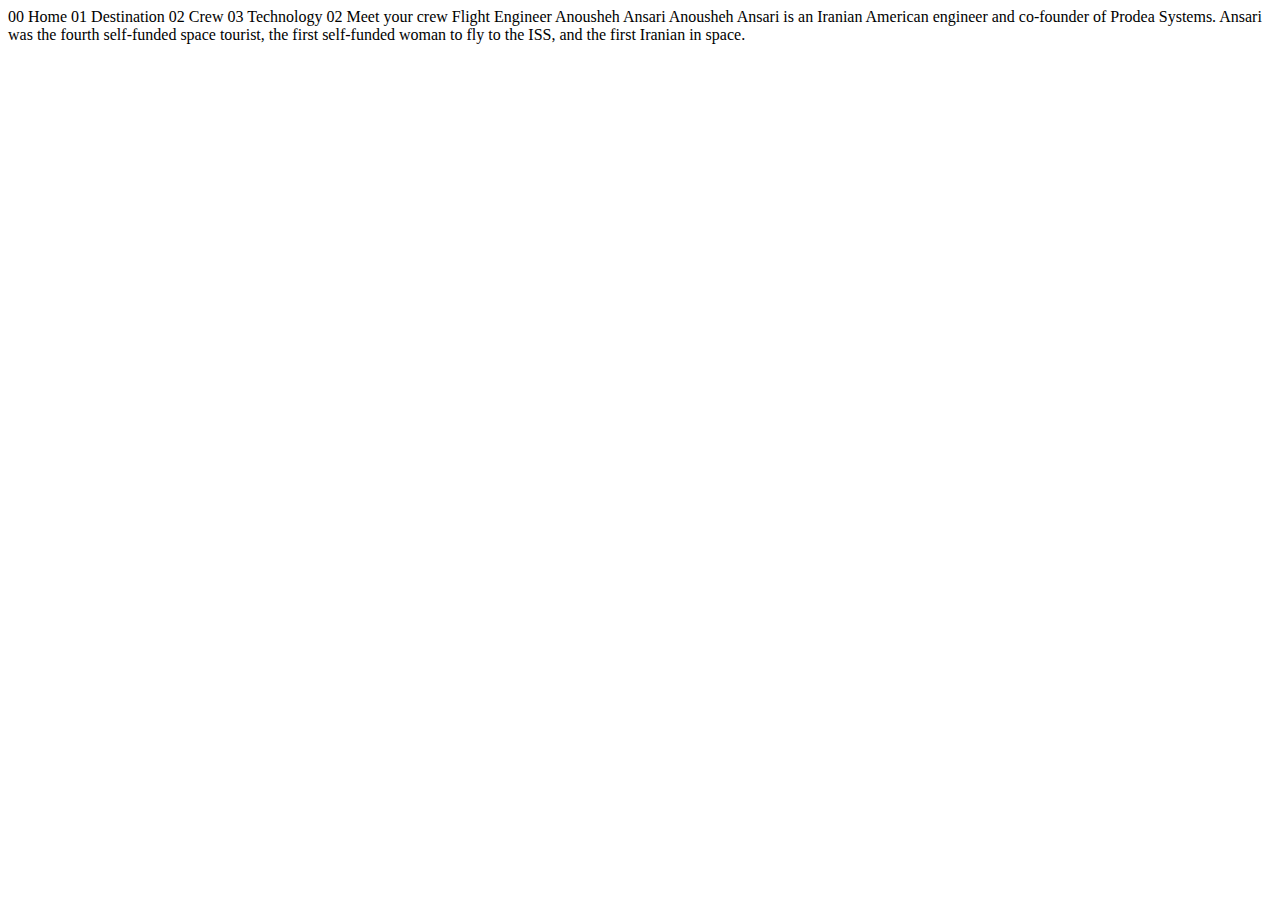
==== crew-engineer.html @ 4e938625 "Initial commit" ====
<!DOCTYPE html>
<html lang="en">
<head>
  <meta charset="UTF-8">
  <meta name="viewport" content="width=device-width, initial-scale=1.0">

  <link rel="icon" type="image/png" sizes="32x32" href="./assets/favicon-32x32.png">
  
  <title>Frontend Mentor | Space tourism website</title>
</head>
<body>

  00 Home
  01 Destination
  02 Crew
  03 Technology

  02 Meet your crew

  Flight Engineer
  Anousheh Ansari

  Anousheh Ansari is an Iranian American engineer and co-founder of Prodea Systems. 
  Ansari was the fourth self-funded space tourist, the first self-funded woman to 
  fly to the ISS, and the first Iranian in space. 
</body>
</html>
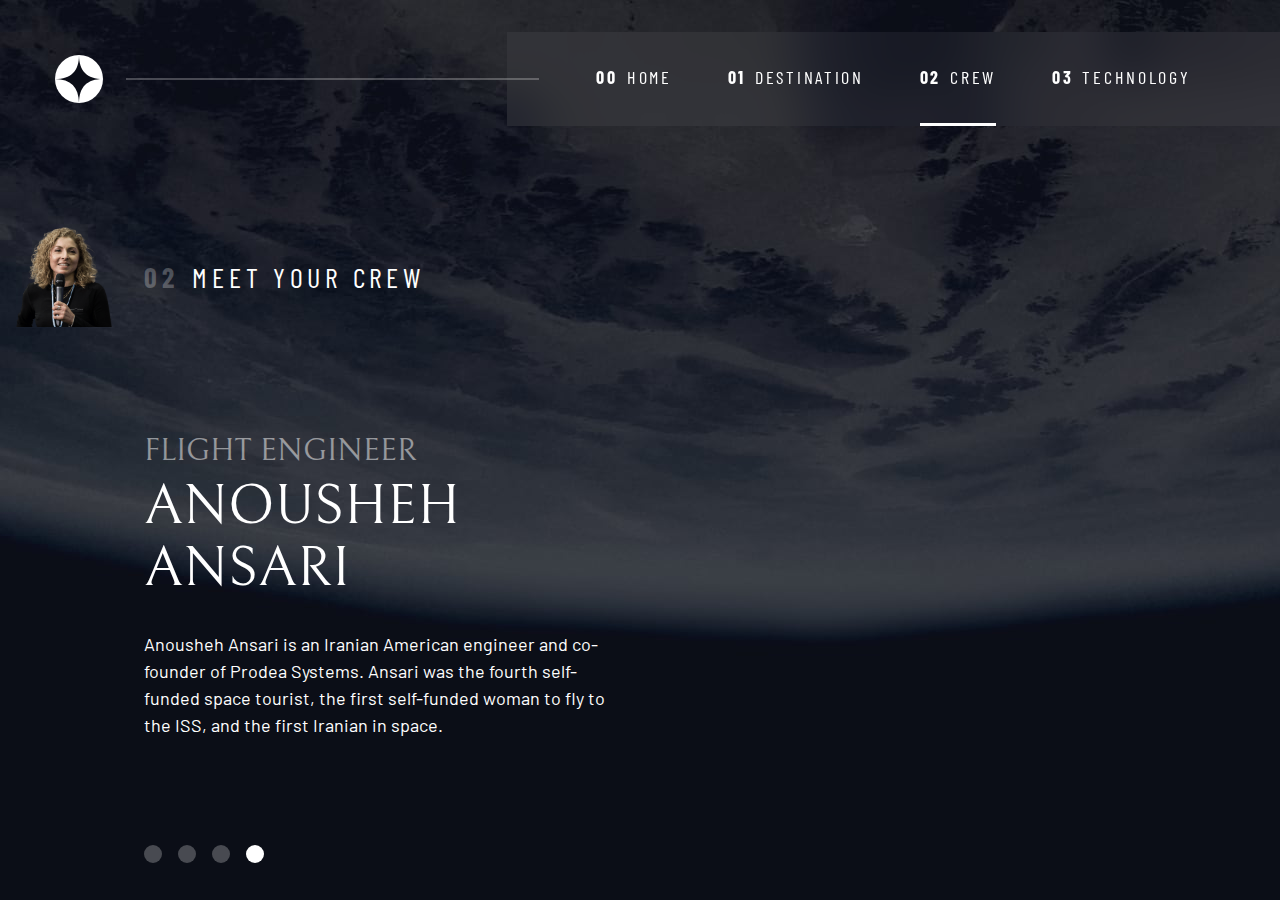
==== commit d9db5334: "Finish Destination and Crew pages" ====
--- a/crew-engineer.html
+++ b/crew-engineer.html
@@ -1,27 +1,113 @@
 <!DOCTYPE html>
 <html lang="en">
-<head>
-  <meta charset="UTF-8">
-  <meta name="viewport" content="width=device-width, initial-scale=1.0">
+  <head>
+    <meta charset="UTF-8" />
+    <meta name="viewport" content="width=device-width, initial-scale=1.0" />
 
-  <link rel="icon" type="image/png" sizes="32x32" href="./assets/favicon-32x32.png">
-  
-  <title>Frontend Mentor | Space tourism website</title>
-</head>
-<body>
+    <link
+      rel="icon"
+      type="image/png"
+      sizes="32x32"
+      href="./assets/favicon-32x32.png"
+    />
+    <!-- Google fonts -->
+    <link rel="preconnect" href="https://fonts.googleapis.com" />
+    <link rel="preconnect" href="https://fonts.gstatic.com" crossorigin />
+    <link
+      href="https://fonts.googleapis.com/css2?family=Barlow+Condensed:wght@400;700&family=Bellefair&family=Barlow:wght@400;700&display=swap"
+      rel="stylesheet"
+    />
 
-  00 Home
-  01 Destination
-  02 Crew
-  03 Technology
+    <!-- Our custom CSS -->
+    <link rel="stylesheet" href="/styles/index.css" />
+    <title>Frontend Mentor | Space tourism website</title>
 
-  02 Meet your crew
+    <script src="index.js" defer></script>
+  </head>
 
-  Flight Engineer
-  Anousheh Ansari
+  <body class="crew">
+    <a class="skip-to-content" href="#main">Skip to content</a>
+    <header class="primary-header flex">
+      <div>
+        <img
+          src="./assets/shared/logo.svg"
+          alt="space tourism logo"
+          class="logo"
+        />
+      </div>
+      <button class="mobile-nav-toggle" aria-controls="primary-navigation">
+        <span class="sr-only" aria-expanded="false">Menu~</span>
+      </button>
+      <nav>
+        <ul
+          id="primary-navigation"
+          class="primary-navigation underline-indicators flex"
+          data-visible="false"
+        >
+          <li>
+            <a
+              class="ff-sans-cond uppercase text-white letter-spacing-2"
+              href="index.html"
+              ><span aria-hidden="true">00</span>Home</a
+            >
+          </li>
+          <li>
+            <a
+              class="ff-sans-cond uppercase text-white letter-spacing-2"
+              href="destination.html"
+              ><span aria-hidden="true">01</span>Destination</a
+            >
+          </li>
+          <li class="active">
+            <a
+              class="ff-sans-cond uppercase text-white letter-spacing-2"
+              href="crew.html"
+              ><span aria-hidden="true">02</span>Crew</a
+            >
+          </li>
+          <li>
+            <a
+              class="ff-sans-cond uppercase text-white letter-spacing-2"
+              href="technology.html"
+              ><span aria-hidden="true">03</span>Technology</a
+            >
+          </li>
+        </ul>
+      </nav>
+    </header>
 
-  Anousheh Ansari is an Iranian American engineer and co-founder of Prodea Systems. 
-  Ansari was the fourth self-funded space tourist, the first self-funded woman to 
-  fly to the ISS, and the first Iranian in space. 
-</body>
-</html>+    <main id="main" class="grid-container grid-container--crew flow">
+      <h1 class="numbered-title">
+        <span aria-hidden="true">02</span>Meet your crew
+      </h1>
+      <div class="dot-indicators flex">
+        <button aria-selected="false">
+          <span class="sr-only">The Commander</span>
+        </button>
+        <button aria-selected="false">
+          <span class="sr-only">The Mission Specialist</span>
+        </button>
+        <button aria-selected="false">
+          <span class="sr-only">The Pilot</span>
+        </button>
+        <button aria-selected="true">
+          <span class="sr-only">The Crew Engineer</span>
+        </button>
+      </div>
+
+      <article class="crew-details flow">
+        <header class="flow flow--space-small">
+          <h2 class="fs-600 uppercase ff-serif">Flight Engineer</h2>
+          <p class="fs-700 uppercase ff-serif">Anousheh Ansari</p>
+        </header>
+        <p>
+          Anousheh Ansari is an Iranian American engineer and co-founder of
+          Prodea Systems. Ansari was the fourth self-funded space tourist, the
+          first self-funded woman to fly to the ISS, and the first Iranian in
+          space.
+        </p>
+      </article>
+      <img src="/assets/crew/image-anousheh-ansari.png" alt="Anoush Ansari" />
+    </main>
+  </body>
+</html>
--- a/styles/index.css
+++ b/styles/index.css
@@ -0,0 +1,704 @@
+/* ------------------- */
+/* Custom properties   */
+/* ------------------- */
+
+:root {
+  /* colors */
+  --clr-dark: 230 35% 7%;
+  --clr-light: 231 77% 90%;
+  --clr-white: 0 0% 100%;
+
+  /* font-sizes */
+  --fs-900: clamp(5rem, 8vw + 1rem, 9.375rem);
+  --fs-800: 3.5rem;
+  --fs-700: 1.5rem;
+  --fs-600: 1rem;
+  --fs-500: 1rem;
+  --fs-400: 0.9375rem;
+  --fs-300: 1rem;
+  --fs-200: 0.875rem;
+
+  /* font-families */
+  --ff-serif: 'Bellefair', serif;
+  --ff-sans-cond: 'Barlow Condensed', sans-serif;
+  --ff-sans-normal: 'Barlow', sans-serif;
+}
+
+@media (min-width: 35em) {
+  :root {
+    --fs-800: 5rem;
+    --fs-700: 2.5rem;
+    --fs-600: 1.5rem;
+    --fs-500: 1.25rem;
+    --fs-400: 1rem;
+  }
+}
+
+@media (min-width: 45em) {
+  :root {
+    /* font-sizes */
+    --fs-800: 6.25rem;
+    --fs-700: 3.5rem;
+    --fs-600: 2rem;
+    --fs-500: 1.75rem;
+    --fs-400: 1.125rem;
+  }
+}
+
+/* ------------------- */
+/* Reset               */
+/* ------------------- */
+
+/* https://piccalil.li/blog/a-modern-css-reset/ */
+
+/* Box sizing */
+*,
+*::before,
+*::after {
+  box-sizing: border-box;
+}
+
+/* Reset margins */
+body,
+h1,
+h2,
+h3,
+h4,
+h5,
+p,
+figure,
+picture {
+  margin: 0;
+}
+
+h1,
+h2,
+h3,
+h4,
+h5,
+h6,
+p {
+  font-weight: 400;
+}
+
+/* set up the body */
+body {
+  font-family: var(--ff-sans-normal);
+  font-size: var(--fs-400);
+  color: hsl(var(--clr-white));
+  background-color: hsl(var(--clr-dark));
+  line-height: 1.5;
+  min-height: 100vh;
+
+  display: grid;
+  grid-template-rows: min-content 1fr;
+
+  overflow-x: hidden;
+}
+
+/* make images easier to work with */
+img,
+picture {
+  max-width: 100%;
+  display: block;
+}
+
+/* make form elements easier to work with */
+input,
+button,
+textarea,
+select {
+  font: inherit;
+}
+
+/* remove animations for people who've turned them off */
+@media (prefers-reduced-motion: reduce) {
+  *,
+  *::before,
+  *::after {
+    animation-duration: 0.01ms !important;
+    animation-iteration-count: 1 !important;
+    transition-duration: 0.01ms !important;
+    scroll-behavior: auto !important;
+  }
+}
+
+/* ------------------- */
+/* Utility classes     */
+/* ------------------- */
+
+/* general */
+
+.flex {
+  display: flex;
+  gap: var(--gap, 1rem);
+}
+
+.grid {
+  display: grid;
+  gap: var(--gap, 1rem);
+}
+
+.d-block {
+  display: block;
+}
+
+.flow > *:where(:not(:first-child)) {
+  margin-top: var(--flow-space, 1rem);
+}
+
+.flow--space-small {
+  --flow-space: 0.5rem;
+}
+
+.container {
+  padding-inline: 2em;
+  margin-inline: auto;
+  max-width: 80rem;
+}
+
+.sr-only {
+  position: absolute;
+  width: 1px;
+  height: 1px;
+  padding: 0;
+  margin: -1px;
+  overflow: hidden;
+  clip: rect(0, 0, 0, 0);
+  white-space: nowrap; /* added line */
+  border: 0;
+}
+
+.skip-to-content {
+  position: absolute;
+  z-index: 9999;
+  background: hsl(var(--clr-white));
+  color: hsl(var(--clr-dark));
+  padding: 0.5em 1em;
+  margin-inline: auto;
+  transform: translateY(-100%);
+  transition: transform 0.2s cubic-bezier(0.175, 0.885, 0.32, 1.275);
+}
+
+.skip-to-content:focus {
+  transform: translateY(0);
+}
+
+/* colors */
+
+.bg-dark {
+  background-color: hsl(var(--clr-dark));
+}
+.bg-accent {
+  background-color: hsl(var(--clr-light));
+}
+.bg-white {
+  background-color: hsl(var(--clr-white));
+}
+
+.text-dark {
+  color: hsl(var(--clr-dark));
+}
+.text-accent {
+  color: hsl(var(--clr-light));
+}
+.text-white {
+  color: hsl(var(--clr-white));
+}
+
+/* typography */
+
+.ff-serif {
+  font-family: var(--ff-serif);
+}
+.ff-sans-cond {
+  font-family: var(--ff-sans-cond);
+}
+.ff-sans-normal {
+  font-family: var(--ff-sans-normal);
+}
+
+.letter-spacing-1 {
+  letter-spacing: 4.75px;
+}
+.letter-spacing-2 {
+  letter-spacing: 2.7px;
+}
+.letter-spacing-3 {
+  letter-spacing: 2.35px;
+}
+
+.uppercase {
+  text-transform: uppercase;
+}
+
+.fs-900 {
+  font-size: var(--fs-900);
+}
+.fs-800 {
+  font-size: var(--fs-800);
+}
+.fs-700 {
+  font-size: var(--fs-700);
+}
+.fs-600 {
+  font-size: var(--fs-600);
+}
+.fs-500 {
+  font-size: var(--fs-500);
+}
+.fs-400 {
+  font-size: var(--fs-400);
+}
+.fs-300 {
+  font-size: var(--fs-300);
+}
+.fs-200 {
+  font-size: var(--fs-200);
+}
+
+.fs-900,
+.fs-800,
+.fs-700,
+.fs-600 {
+  line-height: 1.1;
+}
+
+.numbered-title {
+  font-family: var(--ff-sans-cond);
+  font-size: var(--fs-500);
+  text-transform: uppercase;
+  letter-spacing: 4.72px;
+}
+
+.numbered-title span {
+  margin-right: 0.5em;
+  font-weight: 700;
+  color: hsl(var(--clr-white) / 0.25);
+}
+
+/* ------------------- */
+/* Compontents         */
+/* ------------------- */
+
+.large-button {
+  font-size: 2rem;
+  position: relative;
+  z-index: 1;
+  display: inline-grid;
+  place-items: center;
+  padding: 0 2em;
+  border-radius: 50%;
+  aspect-ratio: 1;
+  text-decoration: none;
+}
+
+.large-button::after {
+  content: '';
+  position: absolute;
+  z-index: -1;
+  width: 100%;
+  height: 100%;
+  background: hsl(var(--clr-white) / 0.1);
+  border-radius: 50%;
+  opacity: 0;
+  transition: opacity 500ms linear, transform 750ms ease-in-out;
+}
+
+.large-button:hover::after,
+.large-button:focus::after {
+  opacity: 1;
+  transform: scale(1.5);
+}
+
+/* primary-header */
+.logo {
+  /* lock top-bottom, clamp left-right */
+  margin: 1.5rem clamp(1.5rem, 5vw, 55px);
+}
+
+.primary-header {
+  justify-content: space-between;
+  align-items: center;
+}
+
+.primary-navigation {
+  --gap: clamp(1.5rem, 5vw, 3.5rem);
+  --underline-gap: 2rem;
+  list-style: none;
+  padding: 0;
+  margin: 0;
+  background: hsl(var(--clr-white) / 0.08);
+}
+
+.primary-navigation a {
+  text-decoration: none;
+}
+
+.primary-navigation a > span {
+  font-weight: 700;
+  margin-right: 0.5em;
+}
+
+/* fallback done first, this is the glass effect */
+@supports (backdrop-filter: blur(1rem)) {
+  .primary-navigation {
+    background: hsl(var(--clr-white) / 0.05);
+    backdrop-filter: blur(1.5rem);
+  }
+}
+
+.mobile-nav-toggle {
+  display: none;
+}
+
+@media (max-width: 35rem) {
+  .primary-navigation {
+    --underline-gap: 0.4rem;
+    position: fixed;
+    z-index: 1000;
+    inset: 0 0 0 35%;
+    list-style: none;
+    padding: min(20rem, 10vh) 2rem;
+    margin: 0;
+    flex-direction: column;
+    transform: translateX(100%);
+    transition: transform 200ms ease-out;
+  }
+
+  .primary-navigation.underline-indicators > .active {
+    border: 0;
+  }
+
+  .primary-navigation[data-visible='true'] {
+    transform: translateX(0);
+  }
+
+  .mobile-nav-toggle {
+    display: block;
+    position: absolute;
+    z-index: 2000;
+    right: 1rem;
+    top: 2rem;
+    background: transparent;
+    background-image: url(/assets/shared/icon-hamburger.svg);
+    background-repeat: no-repeat;
+    background-position: center center;
+    width: 1.5rem;
+    aspect-ratio: 1;
+    border: 0;
+  }
+
+  .mobile-nav-toggle[aria-expanded='true'] {
+    background-image: url(/assets/shared/icon-close.svg);
+  }
+
+  .mobile-nav-toggle:focus-visible {
+    outline: 5px solid hsl(var(--clr-light));
+    outline-offset: 5px;
+  }
+}
+
+@media (min-width: 35em) and (max-width: 45em) {
+  .primary-navigation a > span {
+    display: none;
+  }
+}
+
+@media (min-width: 35em) {
+  .primary-navigation {
+    padding-inline: clamp(3rem, 7vw, 7rem);
+  }
+}
+
+@media (min-width: 45em) {
+  .primary-header {
+    position: relative;
+  }
+
+  .primary-header::after {
+    content: '';
+    display: block;
+    position: relative;
+    height: 2px;
+    width: 100%;
+    margin-right: -3rem;
+    z-index: 10;
+    background: hsl(var(--clr-white) / 0.25);
+    order: 1;
+  }
+
+  .primary-navigation {
+    margin-block: 2rem;
+  }
+
+  nav {
+    order: 2;
+  }
+}
+
+.underline-indicators > * {
+  cursor: pointer;
+  padding: var(--underline-gap, 0.5rem) 0;
+  border: 0;
+  border-bottom: 0.2rem solid hsl(var(--clr-white) / 0);
+  background-color: transparent;
+}
+
+.underline-indicators > *:hover,
+.underline-indicators > *:focus {
+  border-color: hsl(var(--clr-white) / 0.5);
+}
+
+.underline-indicators > .active,
+.underline-indicators > [aria-selected='true'] {
+  color: hsl(var(--clr-white) / 1);
+  border-color: hsl(var(--clr-white) / 1);
+}
+
+.tab-list {
+  --gap: 2rem;
+}
+
+.dot-indicators > * {
+  cursor: pointer;
+  border: 0;
+  border-radius: 50%;
+  padding: 0.5em;
+  background-color: hsl(var(--clr-white) / 0.25);
+}
+
+.dot-indicators > *:hover,
+.dot-indicators > *:focus {
+  background-color: hsl(var(--clr-white) / 0.5);
+}
+
+.dot-indicators > [aria-selected='true'] {
+  background-color: hsl(var(--clr-white) / 1);
+}
+
+/* ------ */
+/* Navigation */
+/* ------ */
+
+/* ------ */
+/* Page Specific background */
+/* ------ */
+
+body {
+  background-size: cover;
+  background-position: bottom center;
+}
+
+/* Home */
+.home {
+  background-image: url(/assets/home/background-home-mobile.jpg);
+}
+
+@media (min-width: 35rem) {
+  .home {
+    background-position: center center;
+    background-image: url(/assets/home/background-home-tablet.jpg);
+  }
+}
+
+@media (min-width: 45rem) {
+  .home {
+    background-image: url(/assets/home/background-home-desktop.jpg);
+  }
+}
+
+/* Destination backgrounds */
+.destination {
+  background-image: url(/assets/destination/background-destination-mobile.jpg);
+}
+
+@media (min-width: 35rem) {
+  .destination {
+    background-position: center center;
+    background-image: url(/assets/destination/background-destination-tablet.jpg);
+  }
+}
+
+@media (min-width: 45rem) {
+  .destination {
+    background-image: url(/assets/destination/background-destination-desktop.jpg);
+  }
+}
+
+/* Crew backgrounds */
+.crew {
+  background-image: url(/assets/crew/background-crew-mobile.jpg);
+}
+
+@media (min-width: 35rem) {
+  .crew {
+    background-position: center center;
+    background-image: url(/assets/crew/background-crew-tablet.jpg);
+  }
+}
+
+@media (min-width: 45rem) {
+  .crew {
+    background-image: url(/assets/crew/background-crew-desktop.jpg);
+  }
+}
+/* Layout */
+
+.grid-container {
+  text-align: center;
+  display: grid;
+  place-items: center;
+  padding-inline: 1rem;
+  padding-bottom: 4rem;
+}
+
+.grid-container p:not([class]) {
+  max-width: 50ch;
+}
+
+.numbered-title {
+  grid-area: title;
+}
+
+/* Destination Layout */
+.grid-container--destination {
+  --flow-space: 2rem;
+  grid-template-areas:
+    'title'
+    'image'
+    'tabs'
+    'content';
+}
+
+.grid-container--destination > picture {
+  grid-area: image;
+  max-width: 80%;
+}
+
+.grid-container--destination > .tab-list {
+  grid-area: tabs;
+}
+
+.grid-container--destination > .destination-info {
+  grid-area: content;
+}
+
+.destination-meta {
+  flex-direction: column;
+  border-top: 1px solid hsl(var(--clr-white) / 0.1);
+  padding-top: 2.5rem;
+  margin-top: 2.5rem;
+}
+
+/* Crew Layout */
+.grid-container--crew {
+  --flow-space: 2rem;
+  grid-template-areas:
+    'title'
+    'image'
+    'tabs'
+    'content';
+}
+
+.grid-container--crew > picture {
+  grid-area: image;
+  max-width: 60%;
+  border-bottom: 1px solid hsl(var(--clr-white) / 0.1);
+}
+
+.grid-container--crew > .dot-indicators {
+  grid-area: tabs;
+}
+
+.grid-container--crew > .crew-details {
+  grid-area: content;
+}
+
+.crew-details h2 {
+  opacity: 0.5;
+}
+
+/* Media Queries */
+@media (min-width: 35em) {
+  .numbered-title {
+    justify-self: left;
+    margin-top: 2rem;
+  }
+
+  .destination-meta {
+    flex-direction: row;
+    justify-content: space-evenly;
+  }
+
+  .grid-container--crew {
+    padding-bottom: 0;
+    grid-template-areas:
+      'title'
+      'content'
+      'tabs'
+      'image';
+  }
+}
+
+.destination-meta > p {
+  font-size: 1.75rem;
+}
+
+@media (min-width: 45em) {
+  .grid-container {
+    text-align: left;
+    column-gap: var(--container-gap, 2rem);
+    grid-template-columns: minmax(2rem, 1fr) repeat(2, minmax(0, 30rem)) minmax(
+        2rem,
+        1fr
+      );
+  }
+
+  .grid-container--home {
+    padding-bottom: max(6rem, 20vh);
+    align-items: end;
+  }
+
+  .grid-container--home > *:first-child {
+    grid-column: 2;
+  }
+
+  .grid-container--home > *:last-child {
+    grid-column: 3;
+  }
+
+  .grid-container--destination {
+    justify-items: start;
+    align-items: start;
+    grid-template-areas:
+      '. title title .'
+      '. image tabs .'
+      '. image content .';
+  }
+
+  .grid-container--destination > picture,
+  .grid-container--crew > picture {
+    max-width: 90%;
+  }
+
+  .destination-meta {
+    --gap: min(6vw, 6rem);
+    justify-content: start;
+  }
+
+  .grid-container--crew {
+    grid-template-areas:
+      '. title title .'
+      '. content image .'
+      '. tabs image .';
+  }
+
+  .grid-container--crew > .dot-indicators {
+    justify-self: start;
+  }
+
+  /* .grid-container--crew > picture {
+    align-self: end;
+  } */
+}
